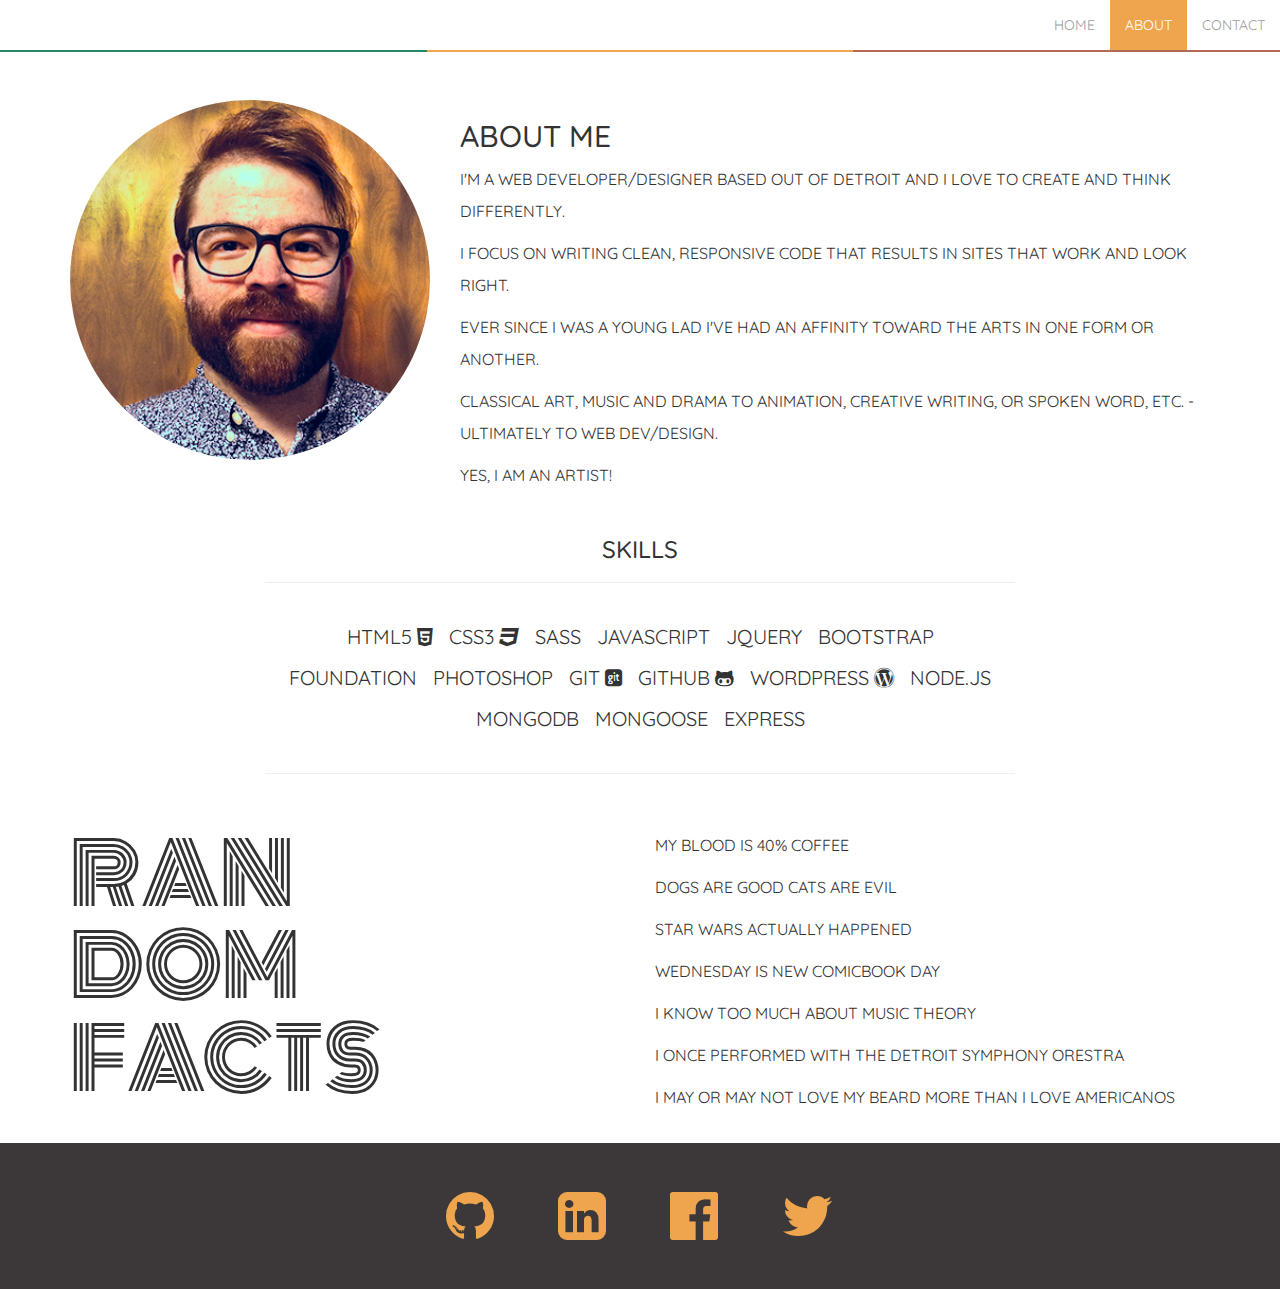
==== about.html @ d37e2b5d "First Commit" ====
<!DOCTYPE html>
<html>
  <head>
    <meta charset="utf-8">
    <meta name="viewport" content="width=device-width, initial-scale=1">
    <meta name="author" content="Daniel Simpson">
    <meta name="keywords" content="Web Developer, Web Development, Web Design, Web Designer, HTML, CSS, SASS, JavaScript, jQuery, Foundation, Bootstrap Node.js, Express, Photoshop">
    <meta name="description" content="Front End Web Developer and Web Designer">
    <title>Danny Simpson</title>

    <link rel="stylesheet"  type="text/css" href="bootstrap/css/bootstrap.min.css">
    <link href="https://fonts.googleapis.com/css?family=Quicksand:300,400,500,700" rel="stylesheet">
    <link href="https://fonts.googleapis.com/css?family=Monoton" rel="stylesheet">
    <link rel="stylesheet" href="fa/css/font-awesome.min.css">
    <link rel="stylesheet" type="text/css" href="styles/about.css">
  </head>
  <body>
    <nav class="navbar navbar-inverse navbar-fixed-top">
      <div class="container-fluid">
        <!-- Brand and toggle get grouped for better mobile display -->
        <div class="navbar-header">
          <button type="button" class="navbar-toggle collapsed" data-toggle="collapse" data-target="#bs-example-navbar-collapse-1" aria-expanded="false">
            <span class="sr-only">Toggle navigation</span>
            <span class="icon-bar"></span>
            <span class="icon-bar"></span>
            <span class="icon-bar"></span>
          </button>
          <a class="navbar-brand" href="home.html">Daniel | <span>Simpson</span></a>
        </div>

        <!-- Collect the nav links, forms, and other content for toggling -->
        <div class="collapse navbar-collapse" id="bs-example-navbar-collapse-1">
          <ul class="nav navbar-nav navbar-right">
            <li><a id="navLink1" href="home.html">home </a></li>
            <li class="active"><a id="navLink2" href="about.html">about <span class="sr-only">(current)</span></a></li>
            <li><a id="navLink3" href="contact.html">contact</a></li>
          </ul>
        </div><!-- /.navbar-collapse -->

        <div class="row color-row">
          <div class="col-xs-4 col-sm-4 col-md-4 col-lg-4 green"></div>
          <div class="col-xs-4 col-sm-4 col-md-4 col-lg-4 yellow"></div>
          <div class="col-xs-4 col-sm-4 col-md-4 col-lg-4 red"></div>
        </div>

      </div><!-- /.container-fluid -->
    </nav>

    <main>
      <div class="container">
        <div class="row">
          <div id="about-wrap">
            <div class="col-xs-8 col-xs-offset-2 col-sm-4 col-sm-offset-0 col-md-4 col-lg-4">
              <div class="self-pic">
                <img class="img-responsive" src="/images/about-pic.jpg" alt="">
              </div>
            </div>
            <div class="col-xs-12 col-sm-8 col-md-8 col-lg-8">
              <div class="about">
                <h2>about me</h2>

                <p>I'm a web developer/designer based out of detroit and I love to create and think differently.
                </p>

                <p>I focus on writing clean, responsive code that results in sites that work and look right.
                </p>

                <p>Ever since I was a young lad I've had an affinity toward the arts in one form or another.
                </p>

                <p>classical art, music and drama to animation, creative writing, or spoken word, etc. - ultimately to web dev/design.</p>

                <p>yes, I am an artist!</p>

              </div>
            </div>
          </div>
        </div>
      </div>
      <div class="container">
        <div class="row text-center">
          <div id="skills" class="col-md-8 col-md-offset-2">
            <h3>skills</h3>
            <hr>
            <div id="tools">
              <p>html5 <i class="fa fa-html5" aria-hidden="true"></i></p>
              <p>css3 <i class="fa fa-css3" aria-hidden="true"></i></p>
              <p>sass</p>
              <p>javascript</p>
              <p>jQuery</p>
              <p>bootstrap</p>
              <p>foundation</p>
              <p>photoshop</p>
              <p>git <i class="fa fa-git-square" aria-hidden="true"></i></p>
              <p>github <i class="fa fa-github-alt" aria-hidden="true"></i></p>
              <p>wordpress <i class="fa fa-wordpress" aria-hidden="true"></i></p>
              <p>node.js</p>
              <p>mongodb</p>
              <p>mongoose</p>
              <p>express</p>
            </div>
            <hr>
          </div>
        </div>
        <div id="random" class="row">
          <div class="col-sm-4 col-md-4">
            <div id="random-title">
              <h1>RAN<br>DOM<br>FACTS</h1>
            </div>
          </div>
          <div class="col-sm-6 col-sm-offset-2 col-md-6 col-md-offset-2">
            <div id="random-body">
              <p>my blood is 40% coffee</p>
              <p>dogs are good cats are evil</p>
              <p>star wars actually happened</p>
              <p>wednesday is new comicbook day</p>
              <p>i know too much about music theory</p>
              <p>I once performed with the Detroit Symphony Orestra</p>
              <p>I may or may not love my beard more than I love americanos</p>
            </div>
          </div>
        </div>
      </div>
    </main>

    <footer>
      <div class="container-fluid">
        <div class="row text-center">
          <div class="col-lg-12">
            <div class="icons">
              <a href="https://github.com/DanielSimpson2814"><i class="fa fa-github" aria-hidden="true"></i></a>
              <a href="https://www.linkedin.com/in/daniel-simpson-489268105/"><i class="fa fa-linkedin-square" aria-hidden="true"></i></a>
              <a href="https://www.facebook.com/danny.simpson2"><i class="fa fa-facebook-official" aria-hidden="true"></i></a>
              <a href="https://twitter.com/Simpson_Danny"><i class="fa fa-twitter" aria-hidden="true"></i></a>
            </div>
          </div>
        </div>
      </div>
    </footer>

    <script type="text/javascript" src="bootstrap/js/jquery.min.js"></script>
    <script type="text/javascript" src="bootstrap/js/bootstrap.min.js"></script>
    <script type="text/javascript" src="js/app.js"></script>
  </body>
</html>
---- styles/about.css ----
/*font-family: 'Quicksand', sans-serif;
font-family: 'Lato', sans-serif;*/

body{
  font-family: 'Quicksand', sans-serif;
  text-transform: uppercase;
  padding-top: 50px;
  padding-bottom: 20px;
  height: 100vh;
}
html{
  height: 100vh;
}
/*---------------------*/
/*------- NAVBAR -----*/
/*-------------------*/

nav.navbar-inverse{
  margin-bottom: 0;
  background-color: #fff;
  border: none;
}
.navbar-brand{
  font-weight: 700;
}
.navbar-default .navbar-nav>li>a{
  color: #9d9d9d;
}

.navbar-inverse .navbar-nav>.active>a#navLink2, .navbar-inverse .navbar-nav>.active>a#navLink2:focus, .navbar-inverse .navbar-nav>.active>a#navLink2:hover{
  background-color: #efa54e;
  color: #fff;
}

#navLink1:hover{
  color: #b46954;
}
#navLink2:hover{
  color: #efa54e;
}
#navLink3:hover{
  color: #56977f;
}

.color-row .red{
  background: #b46954;
  padding: 1.2px;
}
.color-row .yellow{
  background: #efa54e;
  padding: 1.2px;
}
.color-row .green{
  background: #288864;
  padding: 1.2px;
}

/*--- MOBILE BUTTON ---*/

.navbar-inverse .navbar-toggle{
  border-color: #fff;
  background-color: #9d9d9d;
}

/*-------------------------*/
/*----- MAIN CONTENT -----*/
/*-----------------------*/
main div#about-wrap{
  margin-top: 20px;
}

main .about{
  line-height: 2;

}

main .about p{
  font-size: 1.6rem;
}
main .self-pic img{
  border-radius: 50%;
  width: 100%;
}

#tools{
  padding: 1em;
}

#tools p{
  display: inline-block;
  font-size: 2rem;
  margin: 6px;
}

#random{
  margin-top: 2rem;
  margin-bottom: 2rem;
}

#random-title h1{
  font-family: 'Monoton', cursive;
  font-size: 6em;
  margin-top: 0;
}
#random-body p{
  line-height: 2;
  font-size: 1.6rem;
}
/*-------------------------*/
/*----- FOOTER -----------*/
/*-----------------------*/
footer{
  background-color: #3c383a;
  bottom: 0;
  padding: 15px;
}
footer .icons i{
  font-size: 4em;
  color: #efa54e;
  padding: 15px;
}
@keyframes pulse {
  from {
    transform: scale3d(1, 1, 1);
  }

  50% {
    transform: scale3d(1.05, 1.05, 1.05);
  }

  to {
    transform: scale3d(1, 1, 1);
  }
}

.pulse {
  animation-name: pulse;
  animation-duration: 800ms;
}

@media (min-width: 768px) {

  main div#about-wrap{
    margin-top: 50px;
  }

  #skills{
    margin-top: 15px;
    margin-bottom: 15px;
  }

  footer .icons i{
    padding: 30px;
  }
}
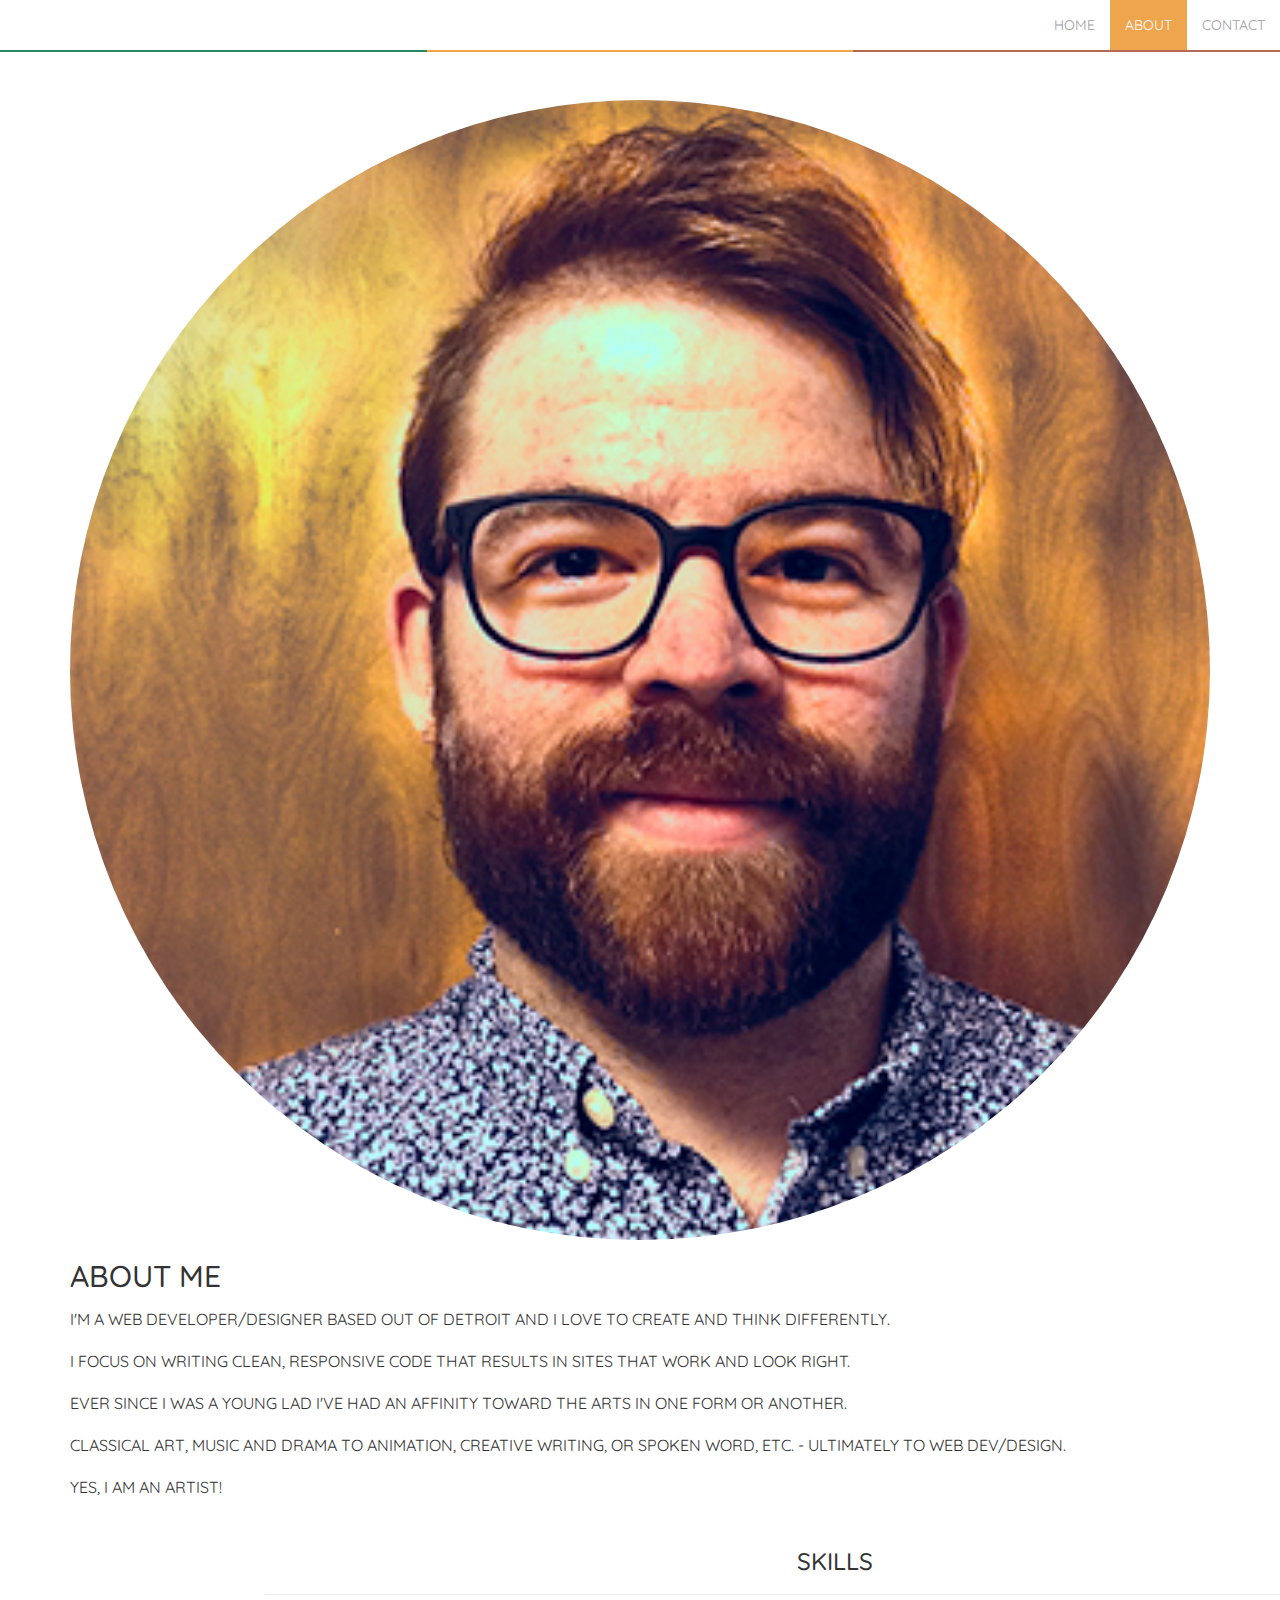
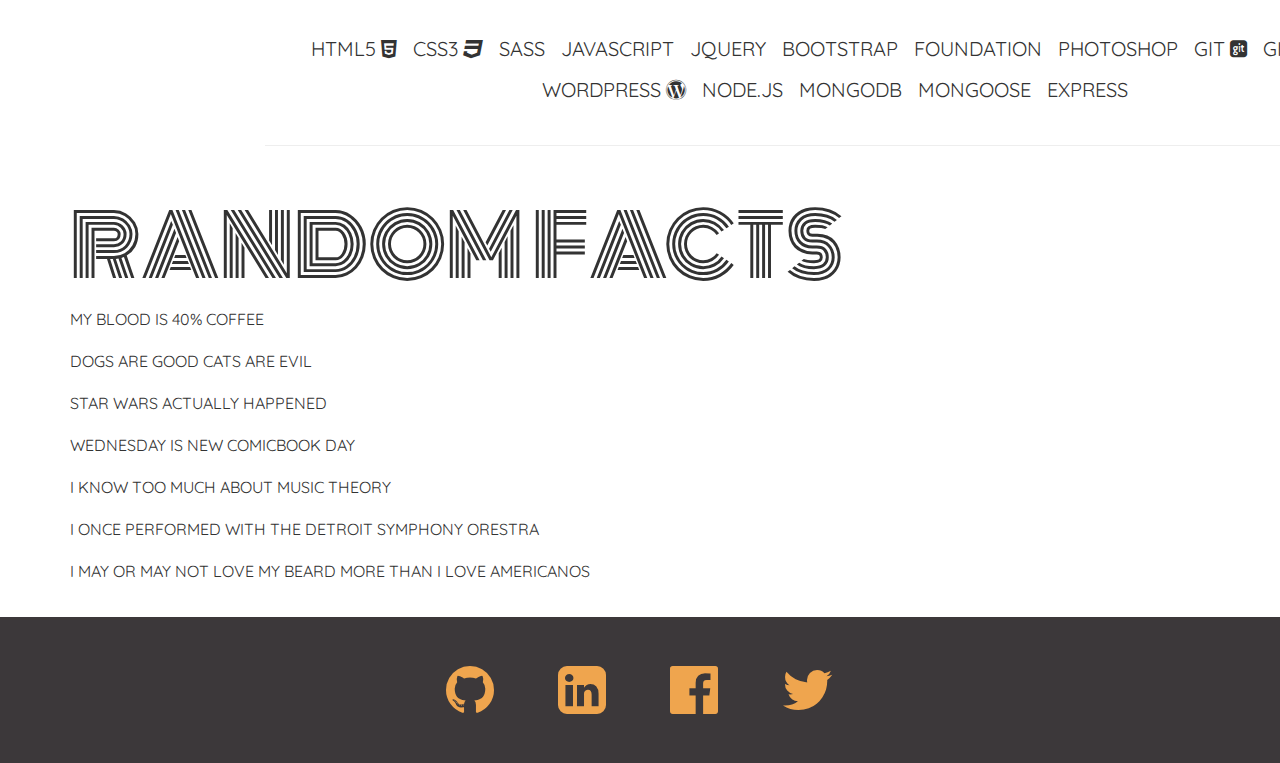
==== commit 4cd0b7d4: "added large classes" ====
--- a/about.html
+++ b/about.html
@@ -50,12 +50,12 @@
       <div class="container">
         <div class="row">
           <div id="about-wrap">
-            <div class="col-xs-8 col-xs-offset-2 col-sm-4 col-sm-offset-0 col-md-4 col-lg-4">
+            <div class="col-xs-8 col-xs-offset-2 col-sm-4 col-sm-offset-0 col-md-4 col-lg-12">
               <div class="self-pic">
                 <img class="img-responsive" src="/images/about-pic.jpg" alt="">
               </div>
             </div>
-            <div class="col-xs-12 col-sm-8 col-md-8 col-lg-8">
+            <div class="col-xs-12 col-sm-8 col-md-8 col-lg-12">
               <div class="about">
                 <h2>about me</h2>
 
@@ -79,7 +79,7 @@
       </div>
       <div class="container">
         <div class="row text-center">
-          <div id="skills" class="col-md-8 col-md-offset-2">
+          <div id="skills" class="col-md-8 col-md-offset-2 col-lg-12">
             <h3>skills</h3>
             <hr>
             <div id="tools">
@@ -103,12 +103,15 @@
           </div>
         </div>
         <div id="random" class="row">
-          <div class="col-sm-4 col-md-4">
-            <div id="random-title">
+          <div class="col-sm-4 col-md-4 col-lg-12">
+            <div id="random-title" class="hidden-lg">
               <h1>RAN<br>DOM<br>FACTS</h1>
             </div>
+            <div id="random-title" class="vissible-lg">
+              <h1>RANDOM FACTS</h1>
+            </div>
           </div>
-          <div class="col-sm-6 col-sm-offset-2 col-md-6 col-md-offset-2">
+          <div class="col-sm-6 col-sm-offset-2 col-md-6 col-md-offset-2 col-lg-12 col-lg-offset-0">
             <div id="random-body">
               <p>my blood is 40% coffee</p>
               <p>dogs are good cats are evil</p>
--- a/styles/about.css
+++ b/styles/about.css
@@ -138,6 +138,25 @@
   animation-duration: 800ms;
 }
 
+/*-------------------------*/
+/*----- MEDIA QUERRIES ---*/
+/*-----------------------*/
+
+@media (min-width: 3000px){
+
+  .navbar.navbar-inverse{
+    font-size: 6rem;
+  }
+  .navbar-brand{
+    font-size: 6rem;
+  }
+
+  main{
+    height: 100vh;
+  }
+}
+
+
 @media (min-width: 768px) {
 
   main div#about-wrap{
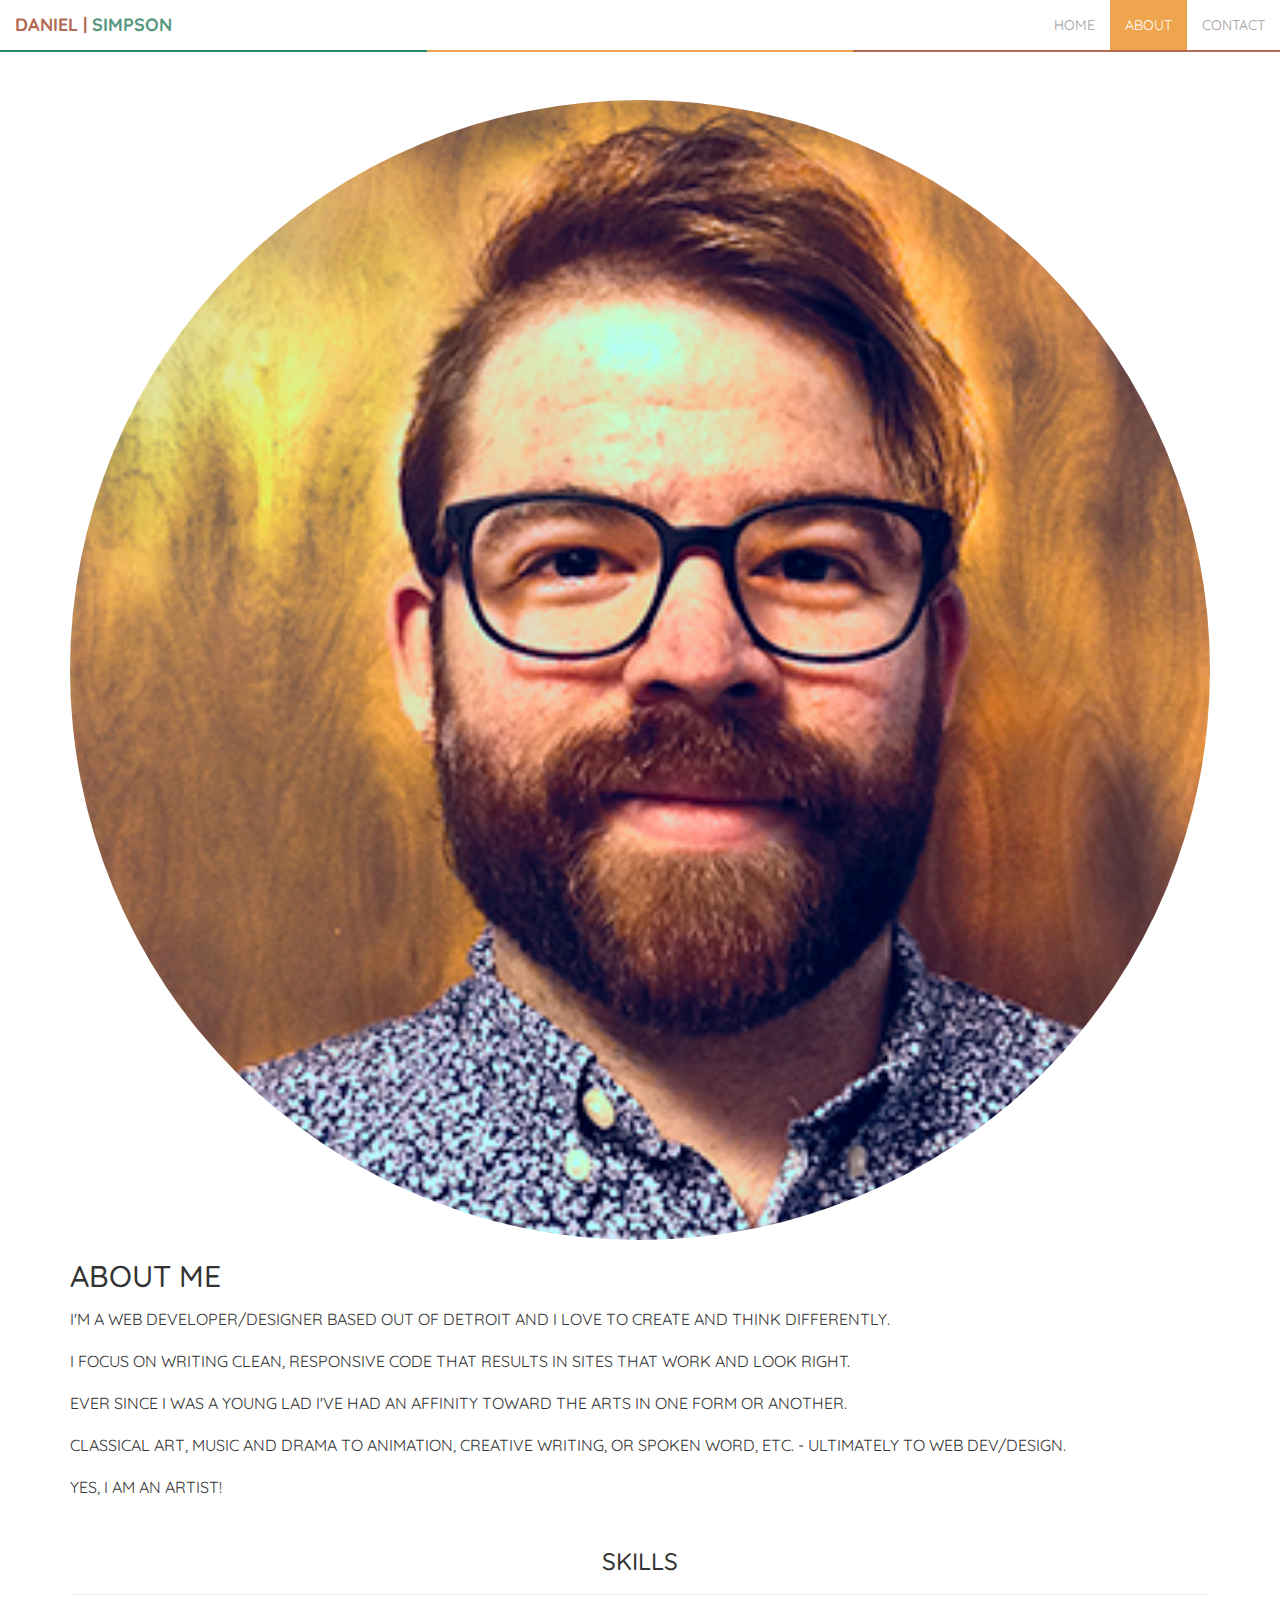
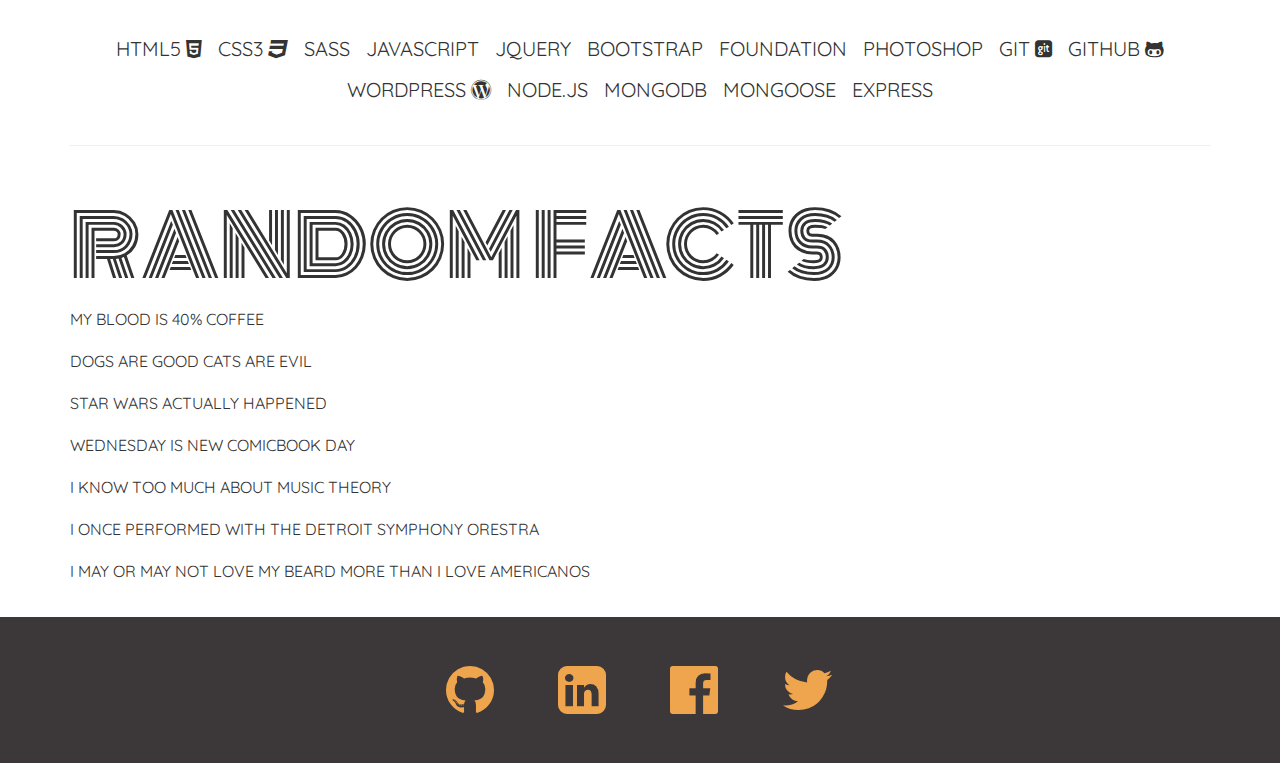
==== commit 4d7195ce: "removed skills offset" ====
--- a/about.html
+++ b/about.html
@@ -79,7 +79,7 @@
       </div>
       <div class="container">
         <div class="row text-center">
-          <div id="skills" class="col-md-8 col-md-offset-2 col-lg-12">
+          <div id="skills" class="col-md-8 col-md-offset-2 col-lg-12 col-lg-offset-0">
             <h3>skills</h3>
             <hr>
             <div id="tools">
--- a/styles/about.css
+++ b/styles/about.css
@@ -154,6 +154,10 @@
   main{
     height: 100vh;
   }
+  main .about{
+    text-align: center;
+    margin-top: 8em;
+  }
 }
 
 
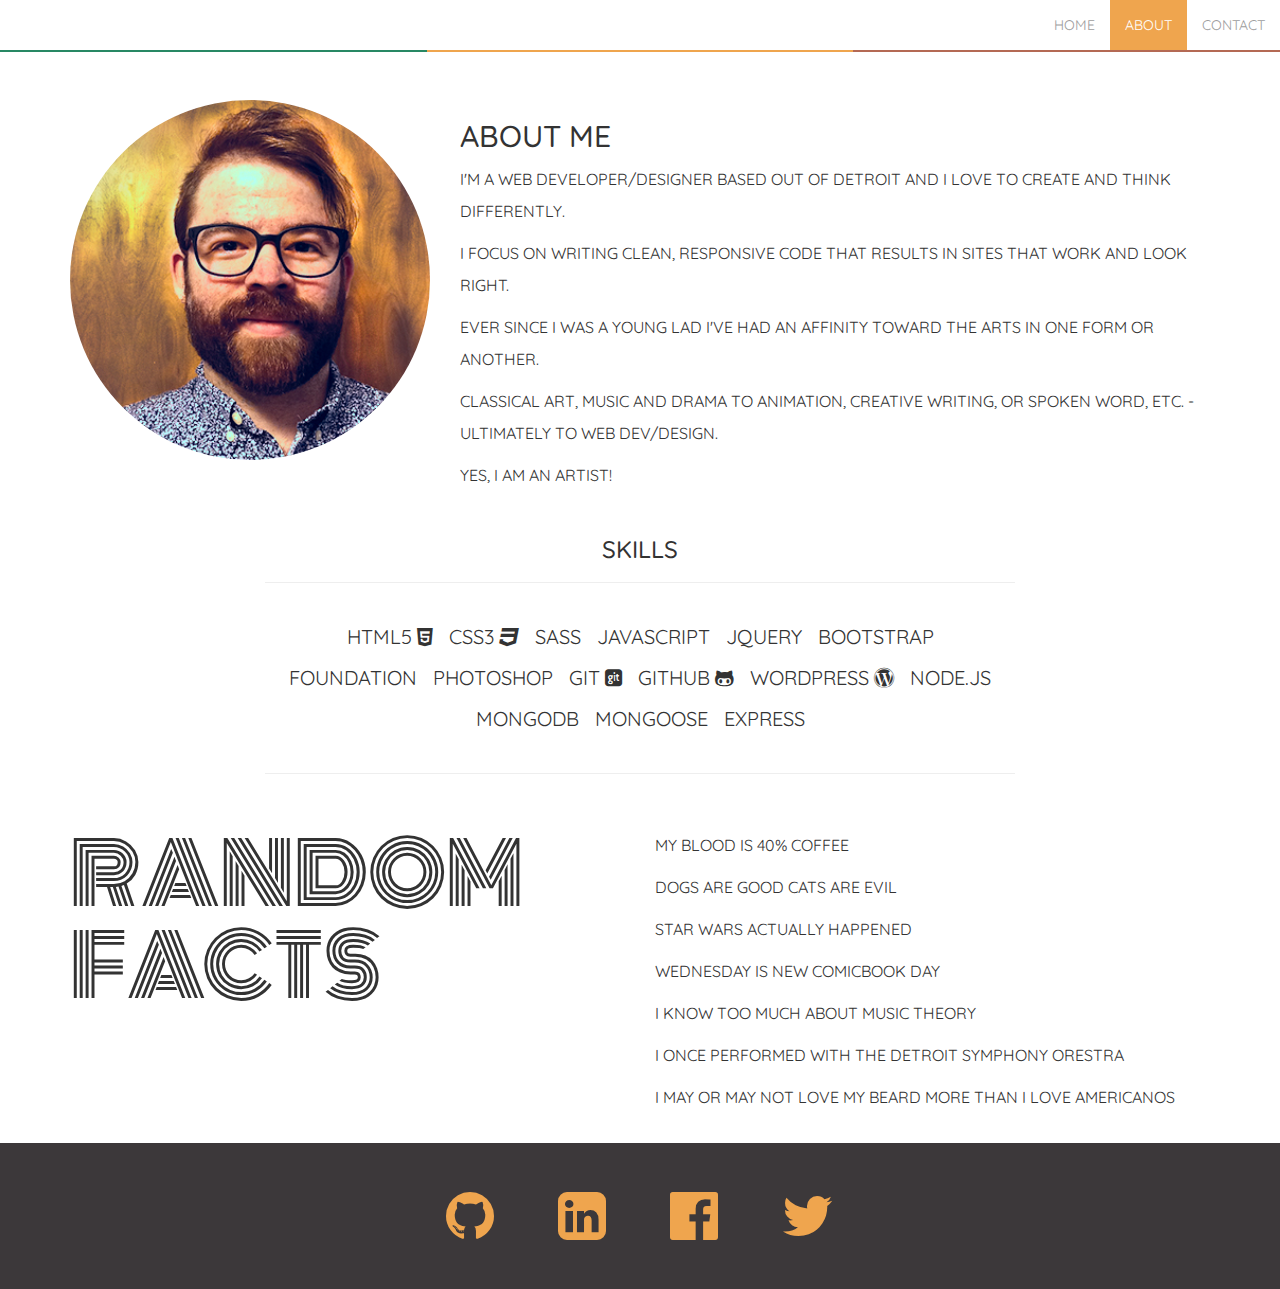
==== commit a6c6bcda: "setup for jq resize" ====
--- a/about.html
+++ b/about.html
@@ -50,12 +50,12 @@
       <div class="container">
         <div class="row">
           <div id="about-wrap">
-            <div class="col-xs-8 col-xs-offset-2 col-sm-4 col-sm-offset-0 col-md-4 col-lg-12">
+            <div class="col-xs-8 col-xs-offset-2 col-sm-4 col-sm-offset-0 col-md-4 big">
               <div class="self-pic">
                 <img class="img-responsive" src="/images/about-pic.jpg" alt="">
               </div>
             </div>
-            <div class="col-xs-12 col-sm-8 col-md-8 col-lg-12">
+            <div class="col-xs-12 col-sm-8 col-md-8 big">
               <div class="about">
                 <h2>about me</h2>
 
@@ -79,7 +79,7 @@
       </div>
       <div class="container">
         <div class="row text-center">
-          <div id="skills" class="col-md-8 col-md-offset-2 col-lg-12 col-lg-offset-0">
+          <div id="skills" class="col-md-8 col-md-offset-2 big">
             <h3>skills</h3>
             <hr>
             <div id="tools">
@@ -103,7 +103,7 @@
           </div>
         </div>
         <div id="random" class="row">
-          <div class="col-sm-4 col-md-4 col-lg-12">
+          <div class="col-sm-4 col-md-4 big">
             <div id="random-title" class="hidden-lg">
               <h1>RAN<br>DOM<br>FACTS</h1>
             </div>
@@ -111,7 +111,7 @@
               <h1>RANDOM FACTS</h1>
             </div>
           </div>
-          <div class="col-sm-6 col-sm-offset-2 col-md-6 col-md-offset-2 col-lg-12 col-lg-offset-0">
+          <div class="col-sm-6 col-sm-offset-2 col-md-6 col-md-offset-2 big">
             <div id="random-body">
               <p>my blood is 40% coffee</p>
               <p>dogs are good cats are evil</p>
--- a/styles/about.css
+++ b/styles/about.css
@@ -151,12 +151,46 @@
     font-size: 6rem;
   }
 
-  main{
-    height: 100vh;
+  main .self-pic img{
+    width: 100%;
   }
   main .about{
     text-align: center;
+    margin-top: 10em;
+  }
+
+  main .about h2{
+    font-size: 6rem;
+  }
+
+  main .about p{
+    font-size: 4rem;
+  }
+
+  main #skills{
     margin-top: 8em;
+
+  }
+
+  main #skills h3{
+    font-size: 6rem;
+  }
+
+  main #skills #tools p{
+    font-size: 4rem;
+  }
+
+  main div#random{
+    text-align: center;
+  }
+
+  #random-body p{
+    font-size: 4rem;
+  }
+
+  footer .icons i.fa{
+    font-size: 8em;
+    margin-left: 2rem;
   }
 }
 
